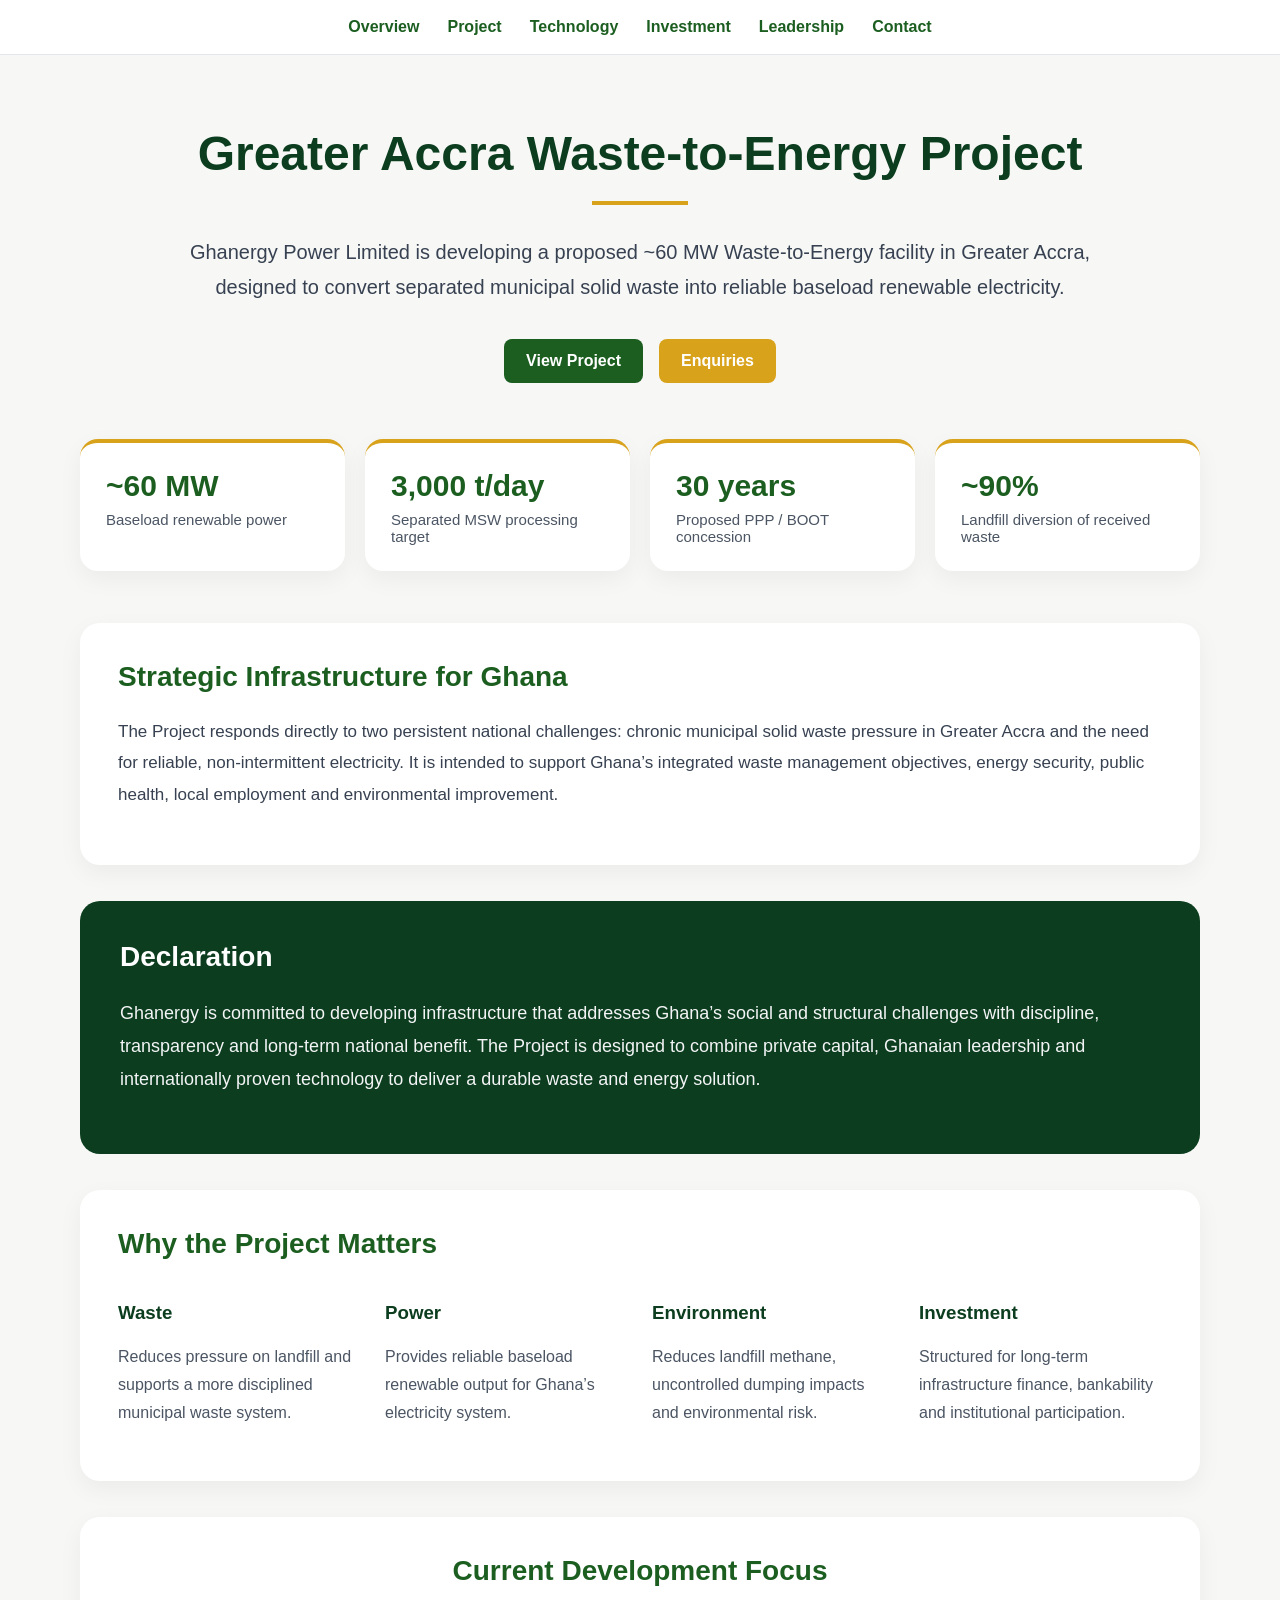
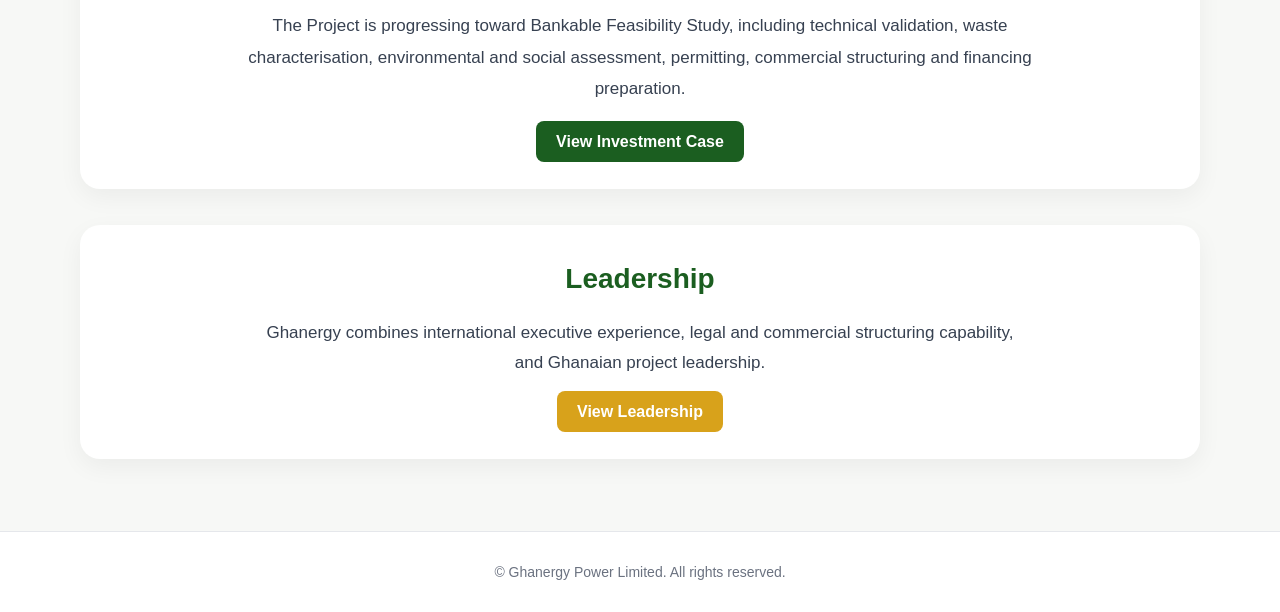
==== index.html @ ab5b2ea9 "Update index.html" ====
<!DOCTYPE html>
<html lang="en">
<head>
  <meta charset="UTF-8" />
  <meta name="viewport" content="width=device-width, initial-scale=1.0" />
  <title>Ghanergy Power Limited</title>
</head>

<body style="margin:0;font-family:Arial, sans-serif;background:#f7f8f6;color:#1f2937;">

  <nav style="display:flex;justify-content:center;gap:28px;padding:18px 20px;border-bottom:1px solid #e5e7eb;background:#ffffff;position:sticky;top:0;z-index:1000;">
    <a href="index.html" style="text-decoration:none;color:#1B5E20;font-weight:600;">Overview</a>
    <a href="project.html" style="text-decoration:none;color:#1B5E20;font-weight:600;">Project</a>
    <a href="technology.html" style="text-decoration:none;color:#1B5E20;font-weight:600;">Technology</a>
    <a href="investment.html" style="text-decoration:none;color:#1B5E20;font-weight:600;">Investment</a>
    <a href="leadership.html" style="text-decoration:none;color:#1B5E20;font-weight:600;">Leadership</a>
    <a href="contact.html" style="text-decoration:none;color:#1B5E20;font-weight:600;">Contact</a>
  </nav>

  <main style="max-width:1120px;margin:0 auto;padding:72px 24px;">

    <section style="text-align:center;margin-bottom:56px;">
      <h1 style="font-size:48px;line-height:1.12;color:#0B3D1E;margin:0 0 20px 0;">
        Greater Accra Waste-to-Energy Project
      </h1>
      <div style="width:96px;height:4px;background:#D8A21B;margin:0 auto 30px auto;"></div>
      <p style="font-size:20px;line-height:1.75;max-width:920px;margin:0 auto;color:#374151;">
        Ghanergy Power Limited is developing a proposed ~60 MW Waste-to-Energy facility in Greater Accra, designed to convert separated municipal solid waste into reliable baseload renewable electricity.
      </p>

      <div style="margin-top:34px;display:flex;justify-content:center;gap:16px;flex-wrap:wrap;">
        <a href="project.html" style="background:#1B5E20;color:#ffffff;padding:13px 22px;border-radius:8px;text-decoration:none;font-weight:700;">
          View Project
        </a>
        <a href="contact.html" style="background:#D8A21B;color:#ffffff;padding:13px 22px;border-radius:8px;text-decoration:none;font-weight:700;">
          Enquiries
        </a>
      </div>
    </section>

    <section style="display:grid;grid-template-columns:repeat(auto-fit,minmax(220px,1fr));gap:20px;margin-bottom:52px;">
      <div style="background:#ffffff;padding:26px;border-radius:18px;border-top:4px solid #D8A21B;box-shadow:0 8px 24px rgba(0,0,0,0.05);">
        <div style="font-size:30px;font-weight:700;color:#1B5E20;">~60 MW</div>
        <div style="margin-top:8px;font-size:15px;color:#4b5563;">Baseload renewable power</div>
      </div>
      <div style="background:#ffffff;padding:26px;border-radius:18px;border-top:4px solid #D8A21B;box-shadow:0 8px 24px rgba(0,0,0,0.05);">
        <div style="font-size:30px;font-weight:700;color:#1B5E20;">3,000 t/day</div>
        <div style="margin-top:8px;font-size:15px;color:#4b5563;">Separated MSW processing target</div>
      </div>
      <div style="background:#ffffff;padding:26px;border-radius:18px;border-top:4px solid #D8A21B;box-shadow:0 8px 24px rgba(0,0,0,0.05);">
        <div style="font-size:30px;font-weight:700;color:#1B5E20;">30 years</div>
        <div style="margin-top:8px;font-size:15px;color:#4b5563;">Proposed PPP / BOOT concession</div>
      </div>
      <div style="background:#ffffff;padding:26px;border-radius:18px;border-top:4px solid #D8A21B;box-shadow:0 8px 24px rgba(0,0,0,0.05);">
        <div style="font-size:30px;font-weight:700;color:#1B5E20;">~90%</div>
        <div style="margin-top:8px;font-size:15px;color:#4b5563;">Landfill diversion of received waste</div>
      </div>
    </section>

    <section style="background:#ffffff;padding:38px;border-radius:20px;margin-bottom:36px;box-shadow:0 8px 24px rgba(0,0,0,0.05);">
      <h2 style="color:#1B5E20;font-size:28px;margin-top:0;">Strategic Infrastructure for Ghana</h2>
      <p style="font-size:17px;line-height:1.85;color:#374151;">
        The Project responds directly to two persistent national challenges: chronic municipal solid waste pressure in Greater Accra and the need for reliable, non-intermittent electricity. It is intended to support Ghana’s integrated waste management objectives, energy security, public health, local employment and environmental improvement.
      </p>
    </section>

    <section style="background:#0B3D1E;color:#ffffff;padding:40px;border-radius:20px;margin-bottom:36px;">
      <h2 style="font-size:28px;margin-top:0;color:#ffffff;">Declaration</h2>
      <p style="font-size:18px;line-height:1.85;color:#f3f4f6;">
        Ghanergy is committed to developing infrastructure that addresses Ghana’s social and structural challenges with discipline, transparency and long-term national benefit. The Project is designed to combine private capital, Ghanaian leadership and internationally proven technology to deliver a durable waste and energy solution.
      </p>
    </section>

    <section style="background:#ffffff;padding:38px;border-radius:20px;margin-bottom:36px;box-shadow:0 8px 24px rgba(0,0,0,0.05);">
      <h2 style="color:#1B5E20;font-size:28px;margin-top:0;">Why the Project Matters</h2>
      <div style="display:grid;grid-template-columns:repeat(auto-fit,minmax(240px,1fr));gap:24px;">
        <div>
          <h3 style="color:#0B3D1E;">Waste</h3>
          <p style="font-size:16px;line-height:1.75;color:#4b5563;">Reduces pressure on landfill and supports a more disciplined municipal waste system.</p>
        </div>
        <div>
          <h3 style="color:#0B3D1E;">Power</h3>
          <p style="font-size:16px;line-height:1.75;color:#4b5563;">Provides reliable baseload renewable output for Ghana’s electricity system.</p>
        </div>
        <div>
          <h3 style="color:#0B3D1E;">Environment</h3>
          <p style="font-size:16px;line-height:1.75;color:#4b5563;">Reduces landfill methane, uncontrolled dumping impacts and environmental risk.</p>
        </div>
        <div>
          <h3 style="color:#0B3D1E;">Investment</h3>
          <p style="font-size:16px;line-height:1.75;color:#4b5563;">Structured for long-term infrastructure finance, bankability and institutional participation.</p>
        </div>
      </div>
    </section>

    <section style="background:#ffffff;padding:38px;border-radius:20px;margin-bottom:36px;box-shadow:0 8px 24px rgba(0,0,0,0.05);text-align:center;">
      <h2 style="color:#1B5E20;font-size:28px;margin-top:0;">Current Development Focus</h2>
      <p style="font-size:17px;line-height:1.85;color:#374151;max-width:850px;margin:0 auto;">
        The Project is progressing toward Bankable Feasibility Study, including technical validation, waste characterisation, environmental and social assessment, permitting, commercial structuring and financing preparation.
      </p>
      <div style="margin-top:28px;">
        <a href="investment.html" style="background:#1B5E20;color:#ffffff;padding:12px 20px;border-radius:8px;text-decoration:none;font-weight:700;">
          View Investment Case
        </a>
      </div>
    </section>

    <section style="background:#ffffff;padding:38px;border-radius:20px;box-shadow:0 8px 24px rgba(0,0,0,0.05);text-align:center;">
      <h2 style="color:#1B5E20;font-size:28px;margin-top:0;">Leadership</h2>
      <p style="font-size:17px;line-height:1.8;color:#374151;max-width:780px;margin:0 auto 24px auto;">
        Ghanergy combines international executive experience, legal and commercial structuring capability, and Ghanaian project leadership.
      </p>
      <a href="leadership.html" style="background:#D8A21B;color:#ffffff;padding:12px 20px;border-radius:8px;text-decoration:none;font-weight:700;">
        View Leadership
      </a>
    </section>

  </main>

  <footer style="padding:32px 24px;text-align:center;background:#ffffff;border-top:1px solid #e5e7eb;color:#6b7280;font-size:14px;">
    © Ghanergy Power Limited. All rights reserved.
  </footer>

</body>
</html>
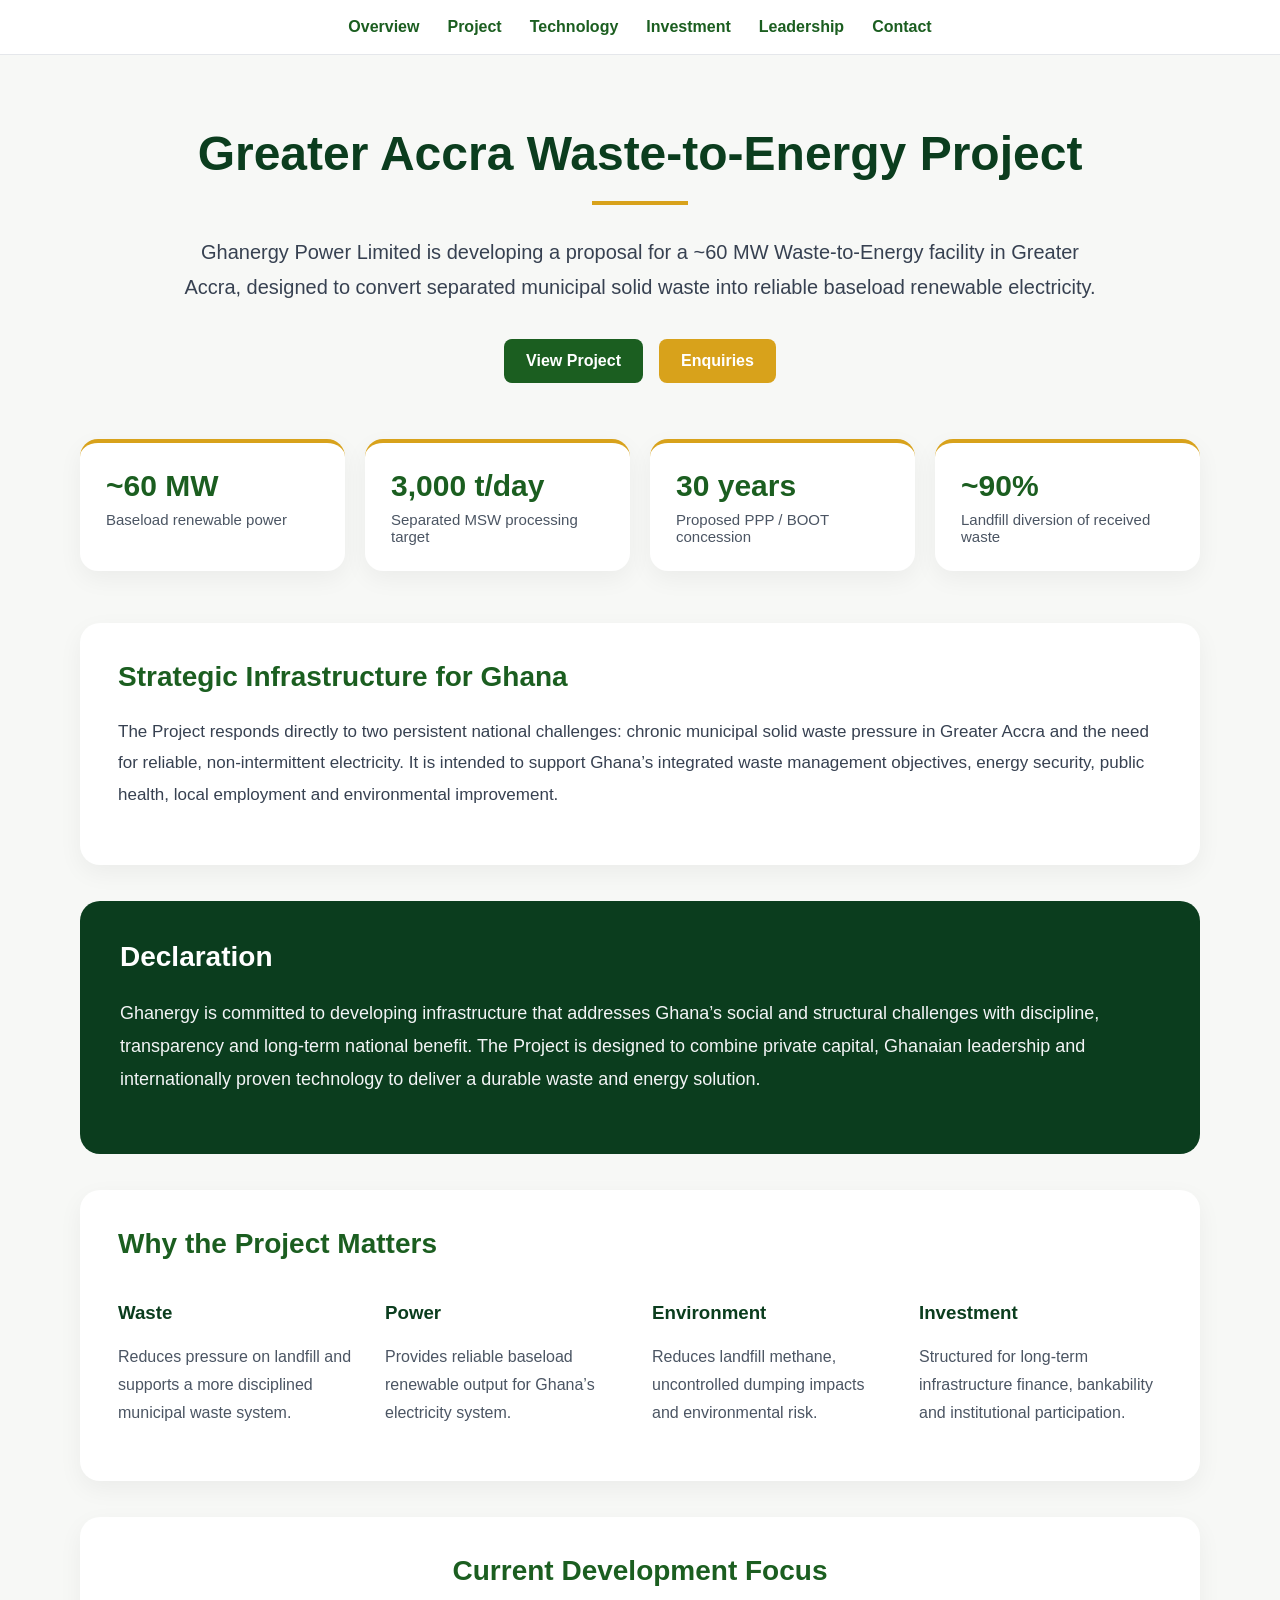
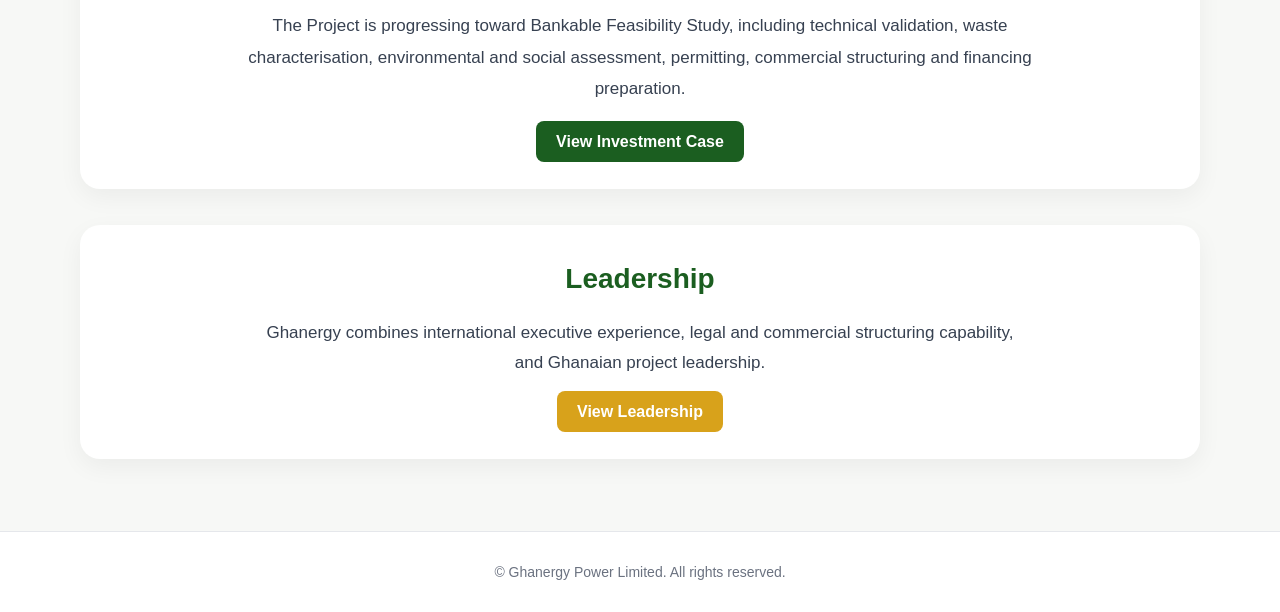
==== commit 5c44b621: "Update index.html" ====
--- a/index.html
+++ b/index.html
@@ -25,7 +25,7 @@
       </h1>
       <div style="width:96px;height:4px;background:#D8A21B;margin:0 auto 30px auto;"></div>
       <p style="font-size:20px;line-height:1.75;max-width:920px;margin:0 auto;color:#374151;">
-        Ghanergy Power Limited is developing a proposed ~60 MW Waste-to-Energy facility in Greater Accra, designed to convert separated municipal solid waste into reliable baseload renewable electricity.
+        Ghanergy Power Limited is developing a proposal for a ~60 MW Waste-to-Energy facility in Greater Accra, designed to convert separated municipal solid waste into reliable baseload renewable electricity.
       </p>
 
       <div style="margin-top:34px;display:flex;justify-content:center;gap:16px;flex-wrap:wrap;">
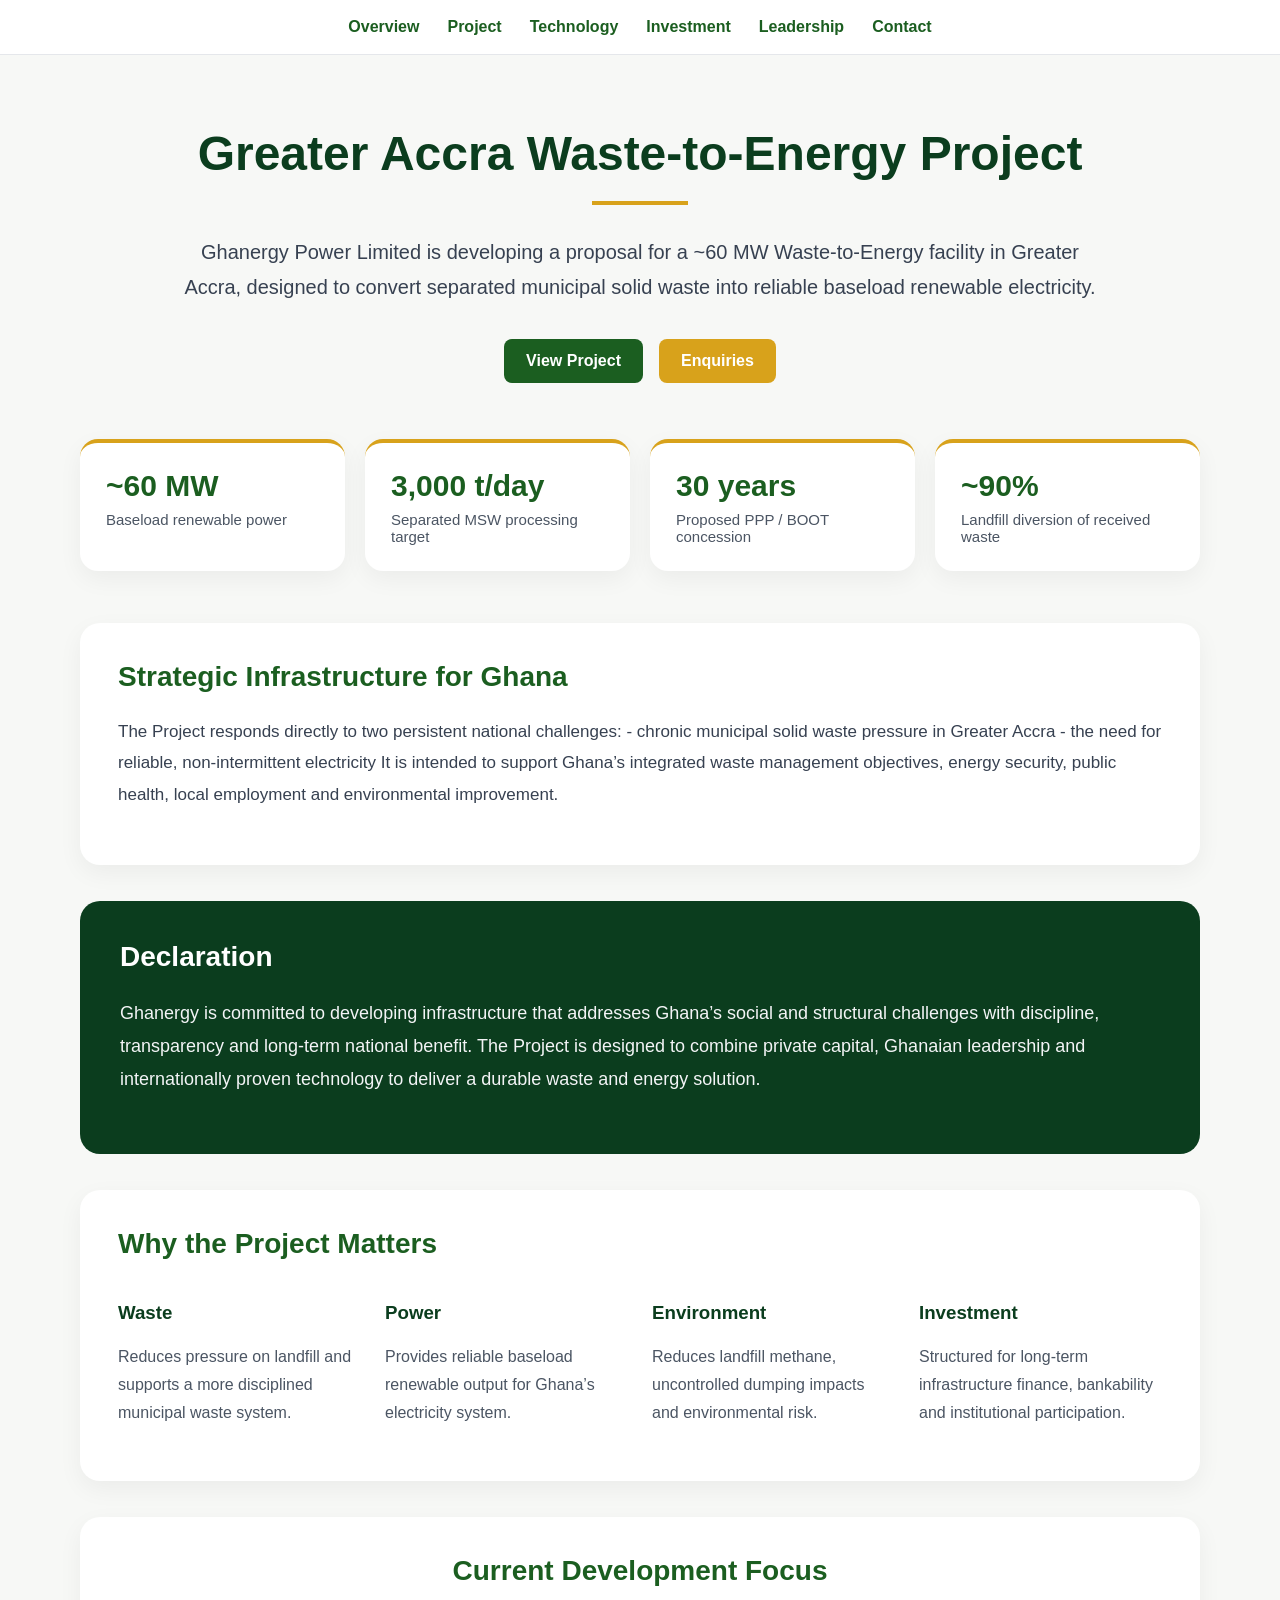
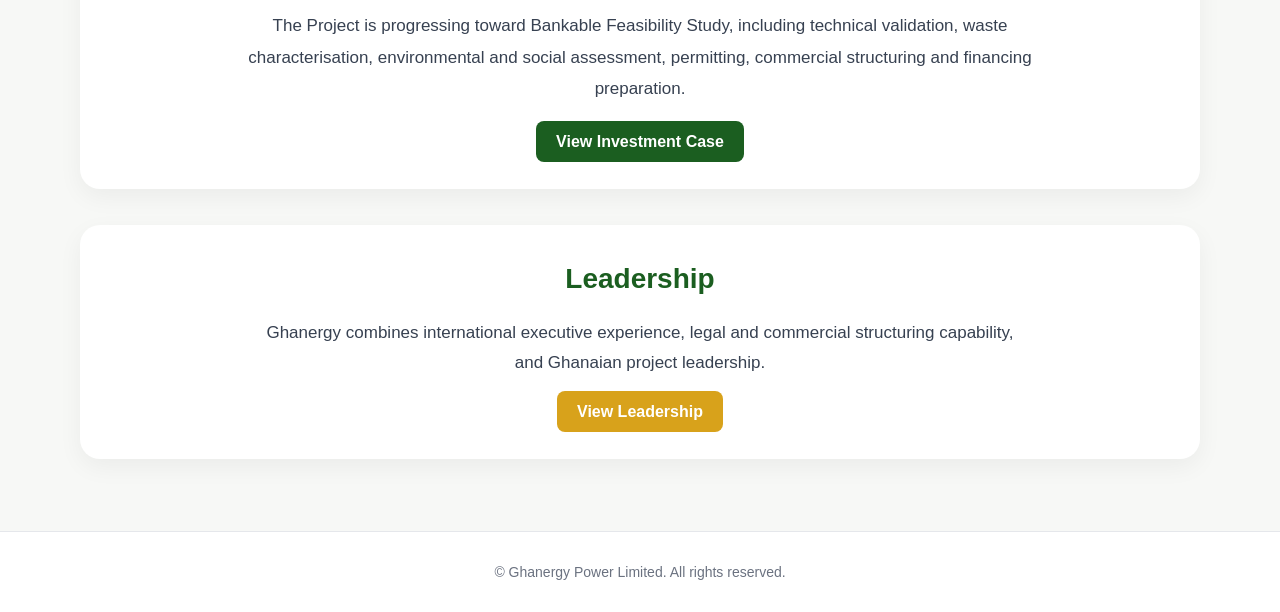
==== commit 22c0798e: "Update index.html" ====
--- a/index.html
+++ b/index.html
@@ -60,7 +60,10 @@
     <section style="background:#ffffff;padding:38px;border-radius:20px;margin-bottom:36px;box-shadow:0 8px 24px rgba(0,0,0,0.05);">
       <h2 style="color:#1B5E20;font-size:28px;margin-top:0;">Strategic Infrastructure for Ghana</h2>
       <p style="font-size:17px;line-height:1.85;color:#374151;">
-        The Project responds directly to two persistent national challenges: chronic municipal solid waste pressure in Greater Accra and the need for reliable, non-intermittent electricity. It is intended to support Ghana’s integrated waste management objectives, energy security, public health, local employment and environmental improvement.
+        The Project responds directly to two persistent national challenges: 
+        - chronic municipal solid waste pressure in Greater Accra
+        - the need for reliable, non-intermittent electricity
+        It is intended to support Ghana’s integrated waste management objectives, energy security, public health, local employment and environmental improvement.
       </p>
     </section>
 
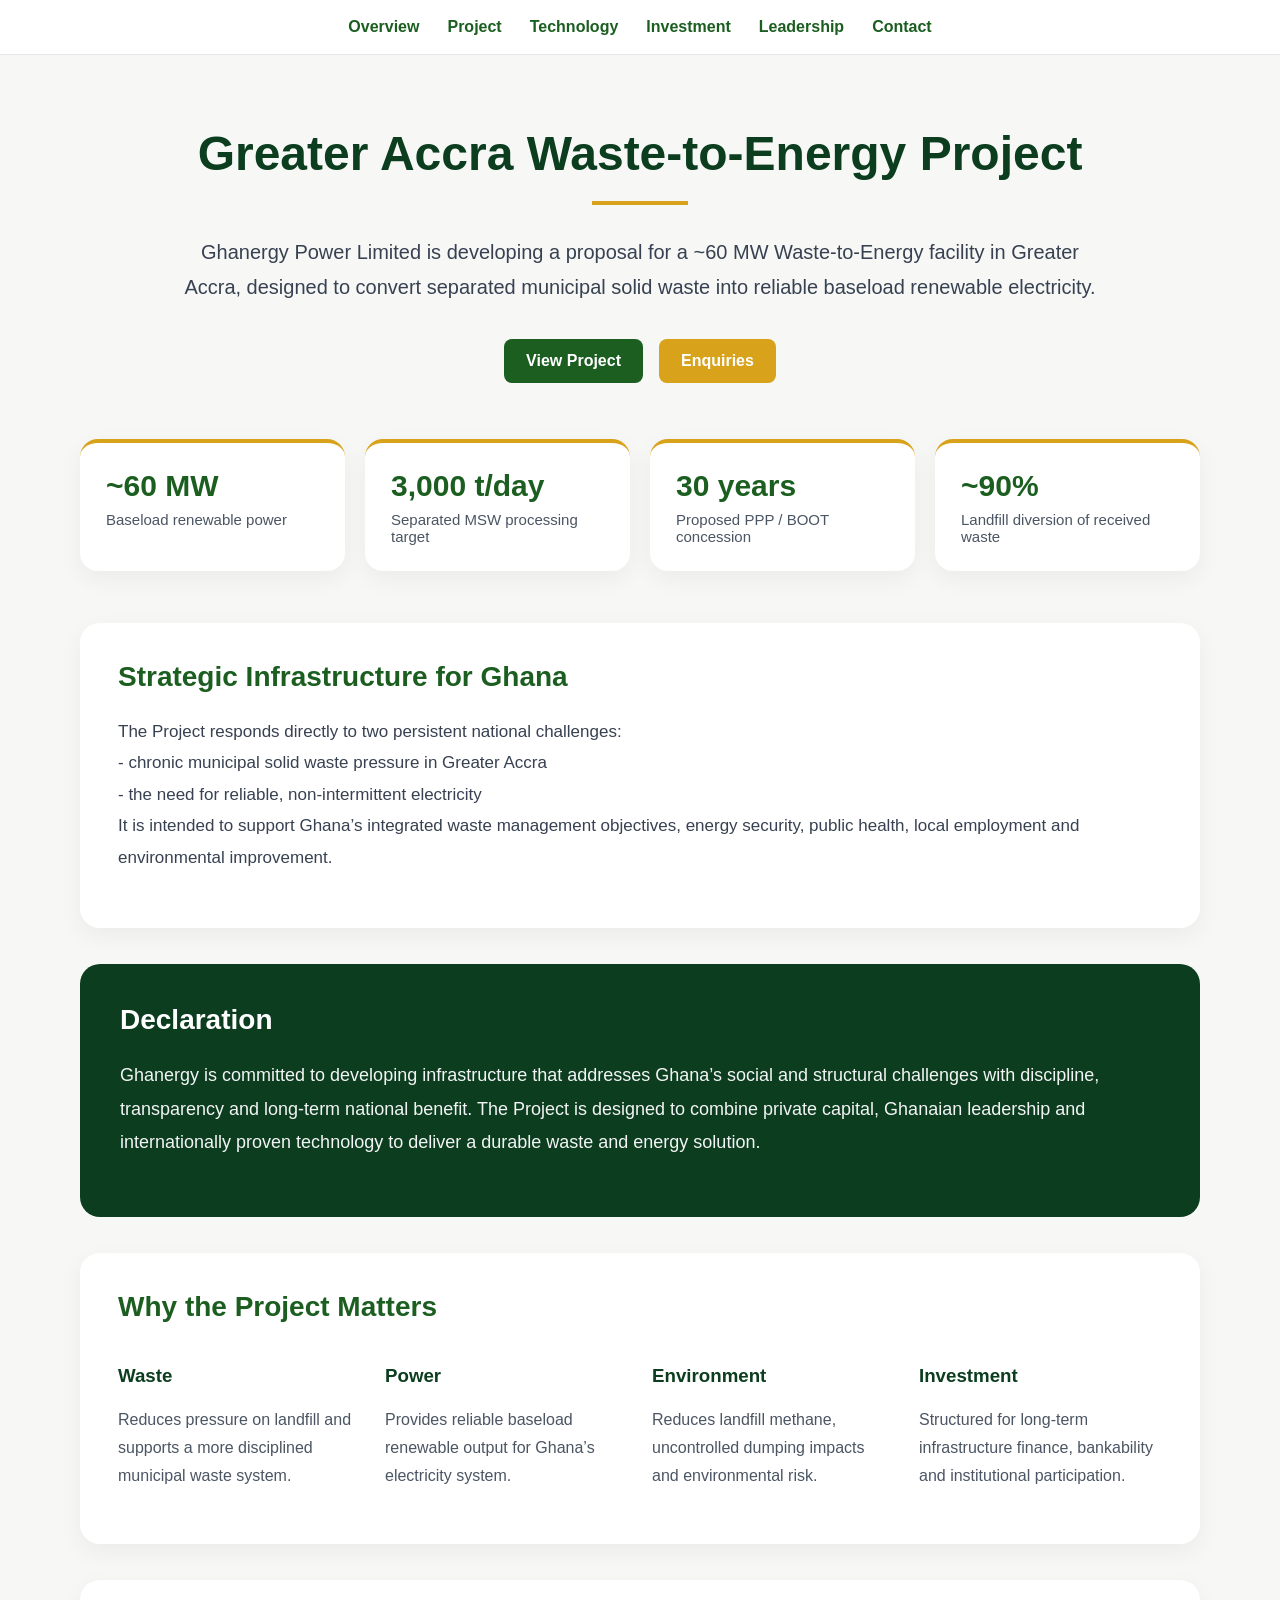
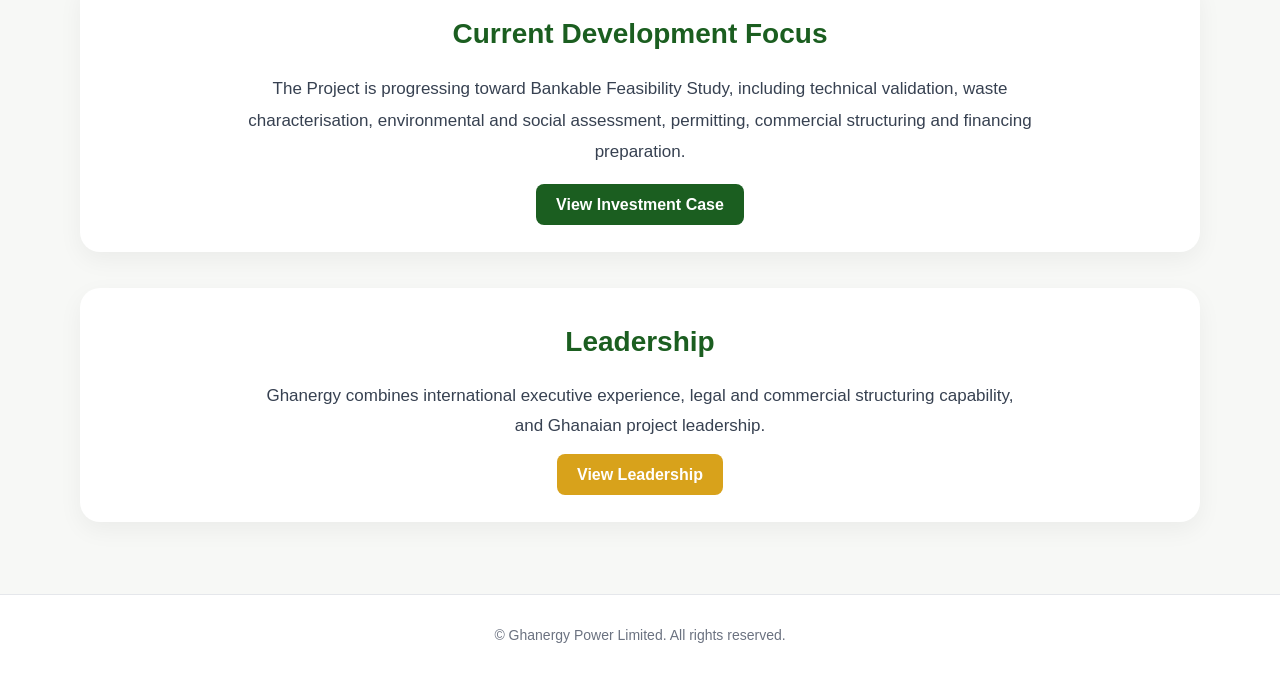
==== commit ee680566: "Update index.html" ====
--- a/index.html
+++ b/index.html
@@ -60,9 +60,9 @@
     <section style="background:#ffffff;padding:38px;border-radius:20px;margin-bottom:36px;box-shadow:0 8px 24px rgba(0,0,0,0.05);">
       <h2 style="color:#1B5E20;font-size:28px;margin-top:0;">Strategic Infrastructure for Ghana</h2>
       <p style="font-size:17px;line-height:1.85;color:#374151;">
-        The Project responds directly to two persistent national challenges: 
-        - chronic municipal solid waste pressure in Greater Accra
-        - the need for reliable, non-intermittent electricity
+        The Project responds directly to two persistent national challenges: <br>
+        - chronic municipal solid waste pressure in Greater Accra <br>
+        - the need for reliable, non-intermittent electricity <br>
         It is intended to support Ghana’s integrated waste management objectives, energy security, public health, local employment and environmental improvement.
       </p>
     </section>
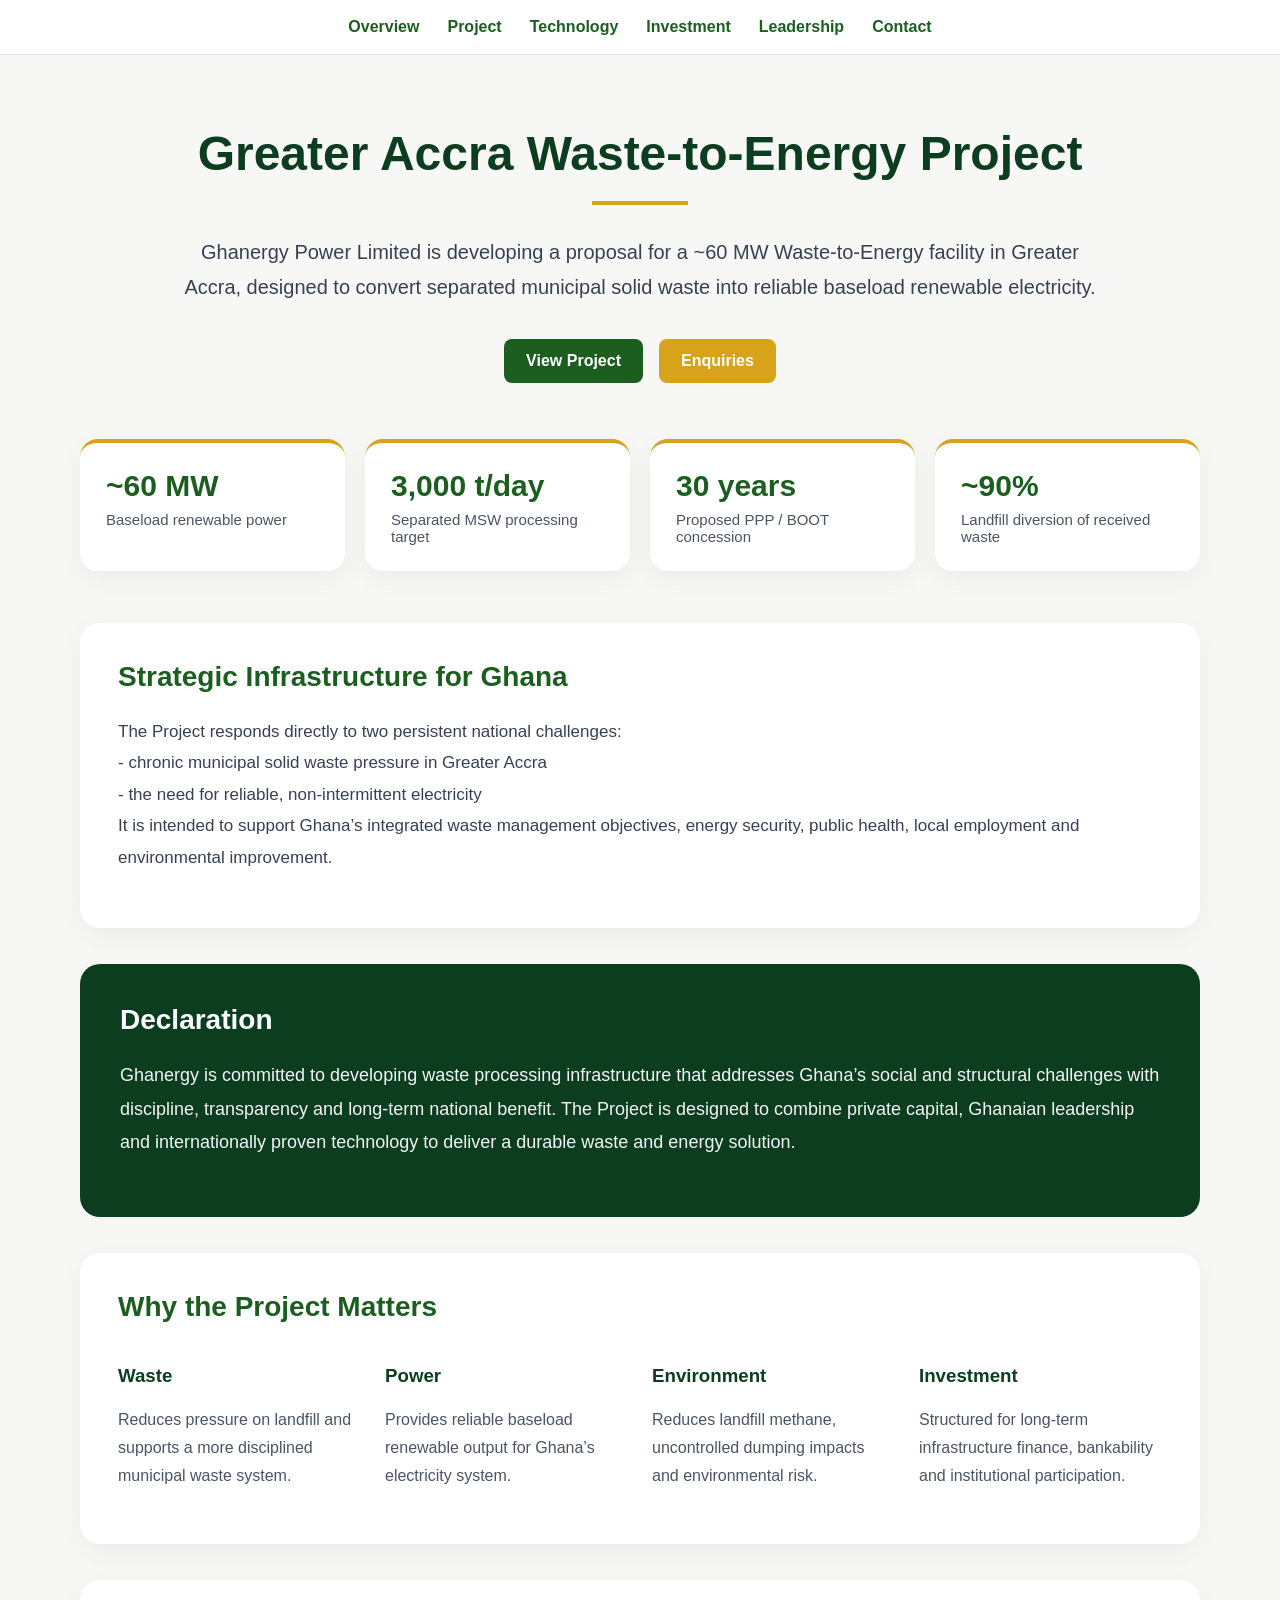
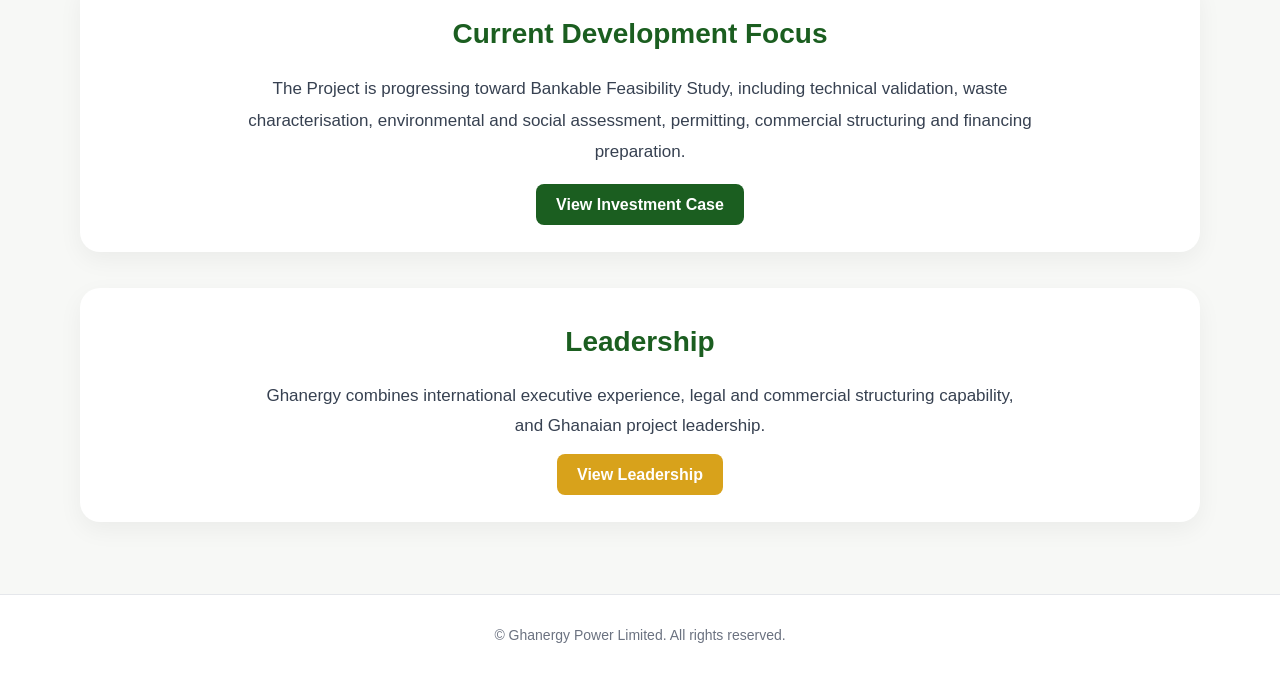
==== commit 9fa348cf: "Update index.html" ====
--- a/index.html
+++ b/index.html
@@ -70,7 +70,7 @@
     <section style="background:#0B3D1E;color:#ffffff;padding:40px;border-radius:20px;margin-bottom:36px;">
       <h2 style="font-size:28px;margin-top:0;color:#ffffff;">Declaration</h2>
       <p style="font-size:18px;line-height:1.85;color:#f3f4f6;">
-        Ghanergy is committed to developing infrastructure that addresses Ghana’s social and structural challenges with discipline, transparency and long-term national benefit. The Project is designed to combine private capital, Ghanaian leadership and internationally proven technology to deliver a durable waste and energy solution.
+        Ghanergy is committed to developing waste processing infrastructure that addresses Ghana’s social and structural challenges with discipline, transparency and long-term national benefit. The Project is designed to combine private capital, Ghanaian leadership and internationally proven technology to deliver a durable waste and energy solution.
       </p>
     </section>
 
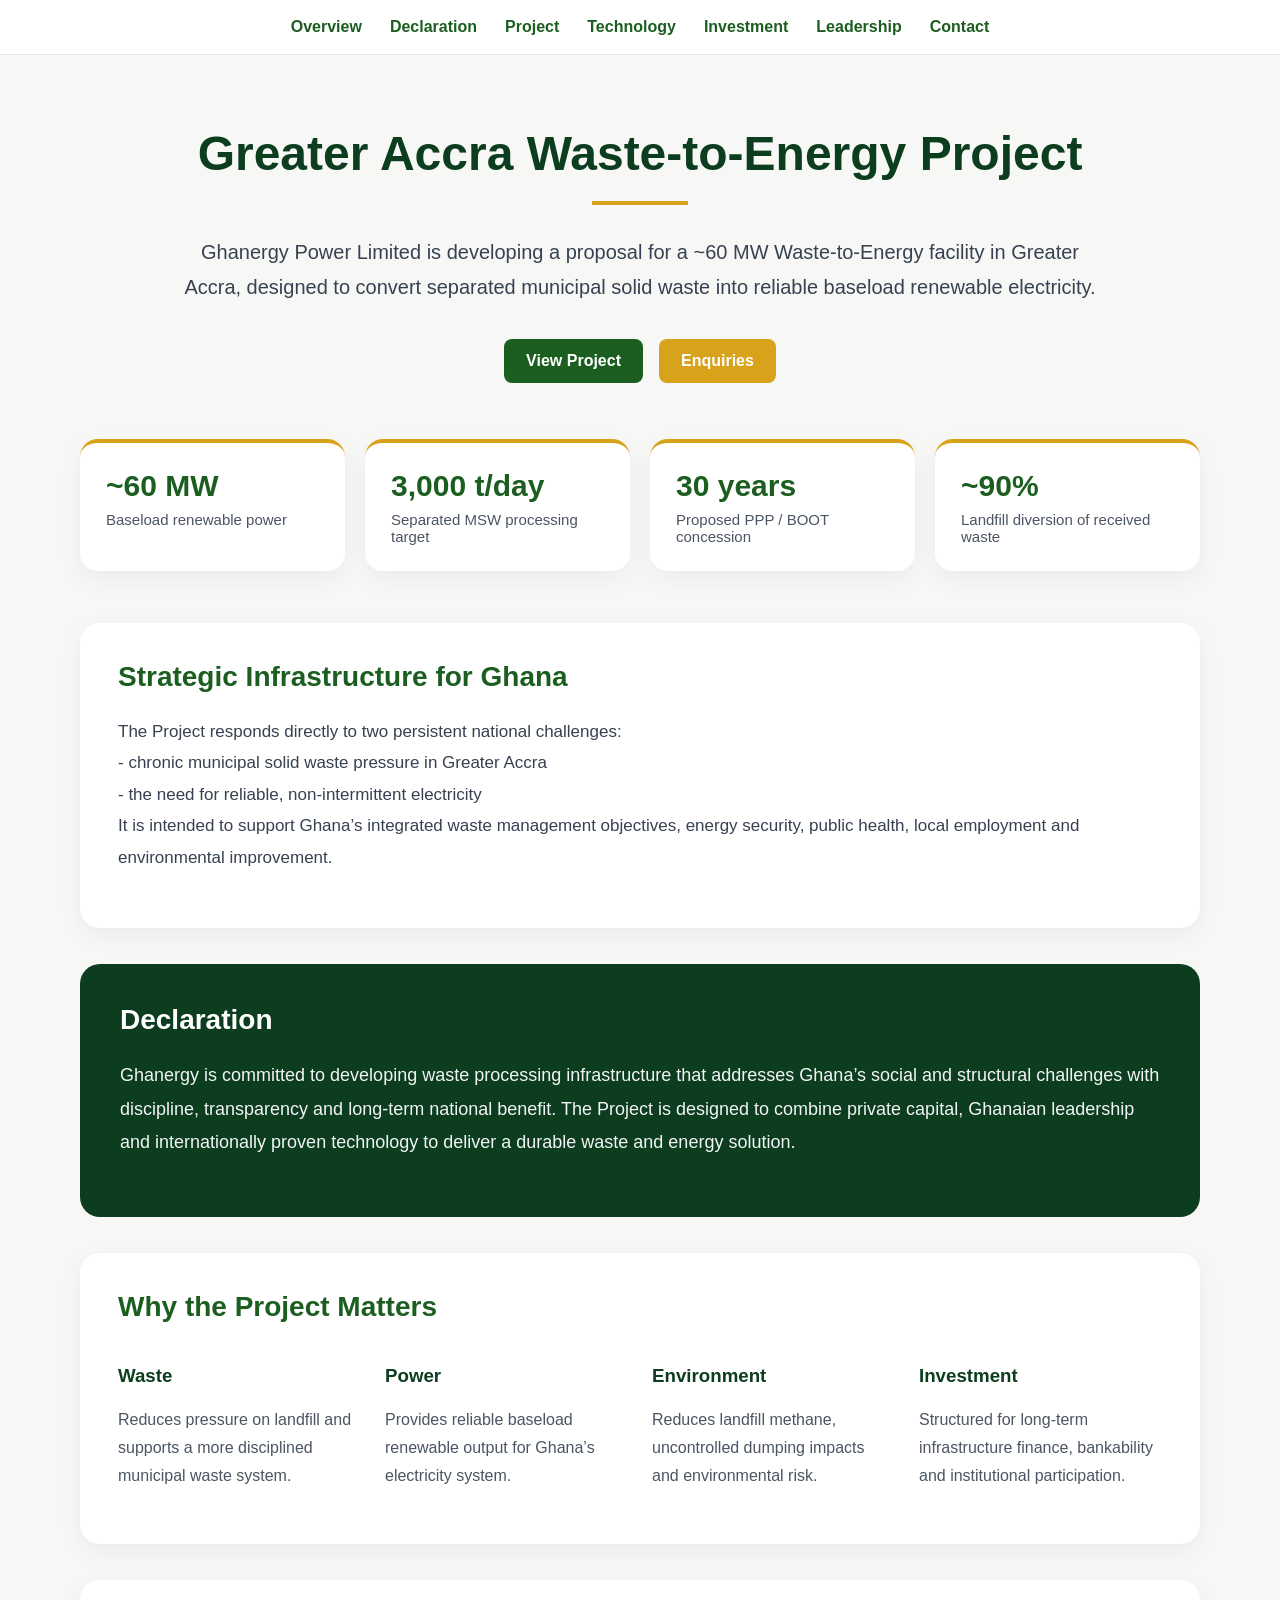
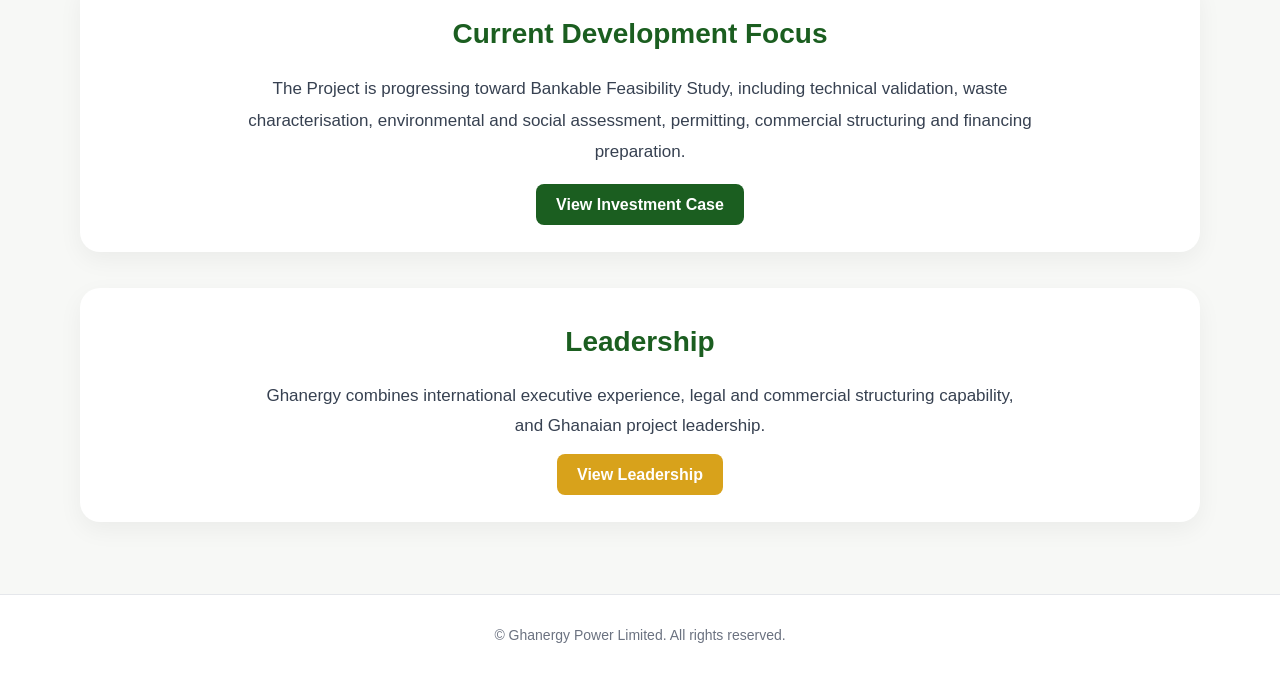
==== commit a9c54884: "Update index.html" ====
--- a/index.html
+++ b/index.html
@@ -10,6 +10,7 @@
 
   <nav style="display:flex;justify-content:center;gap:28px;padding:18px 20px;border-bottom:1px solid #e5e7eb;background:#ffffff;position:sticky;top:0;z-index:1000;">
     <a href="index.html" style="text-decoration:none;color:#1B5E20;font-weight:600;">Overview</a>
+    <a href="declaration.html" style="text-decoration:none;color:#1B5E20;font-weight:600;">Declaration</a>
     <a href="project.html" style="text-decoration:none;color:#1B5E20;font-weight:600;">Project</a>
     <a href="technology.html" style="text-decoration:none;color:#1B5E20;font-weight:600;">Technology</a>
     <a href="investment.html" style="text-decoration:none;color:#1B5E20;font-weight:600;">Investment</a>
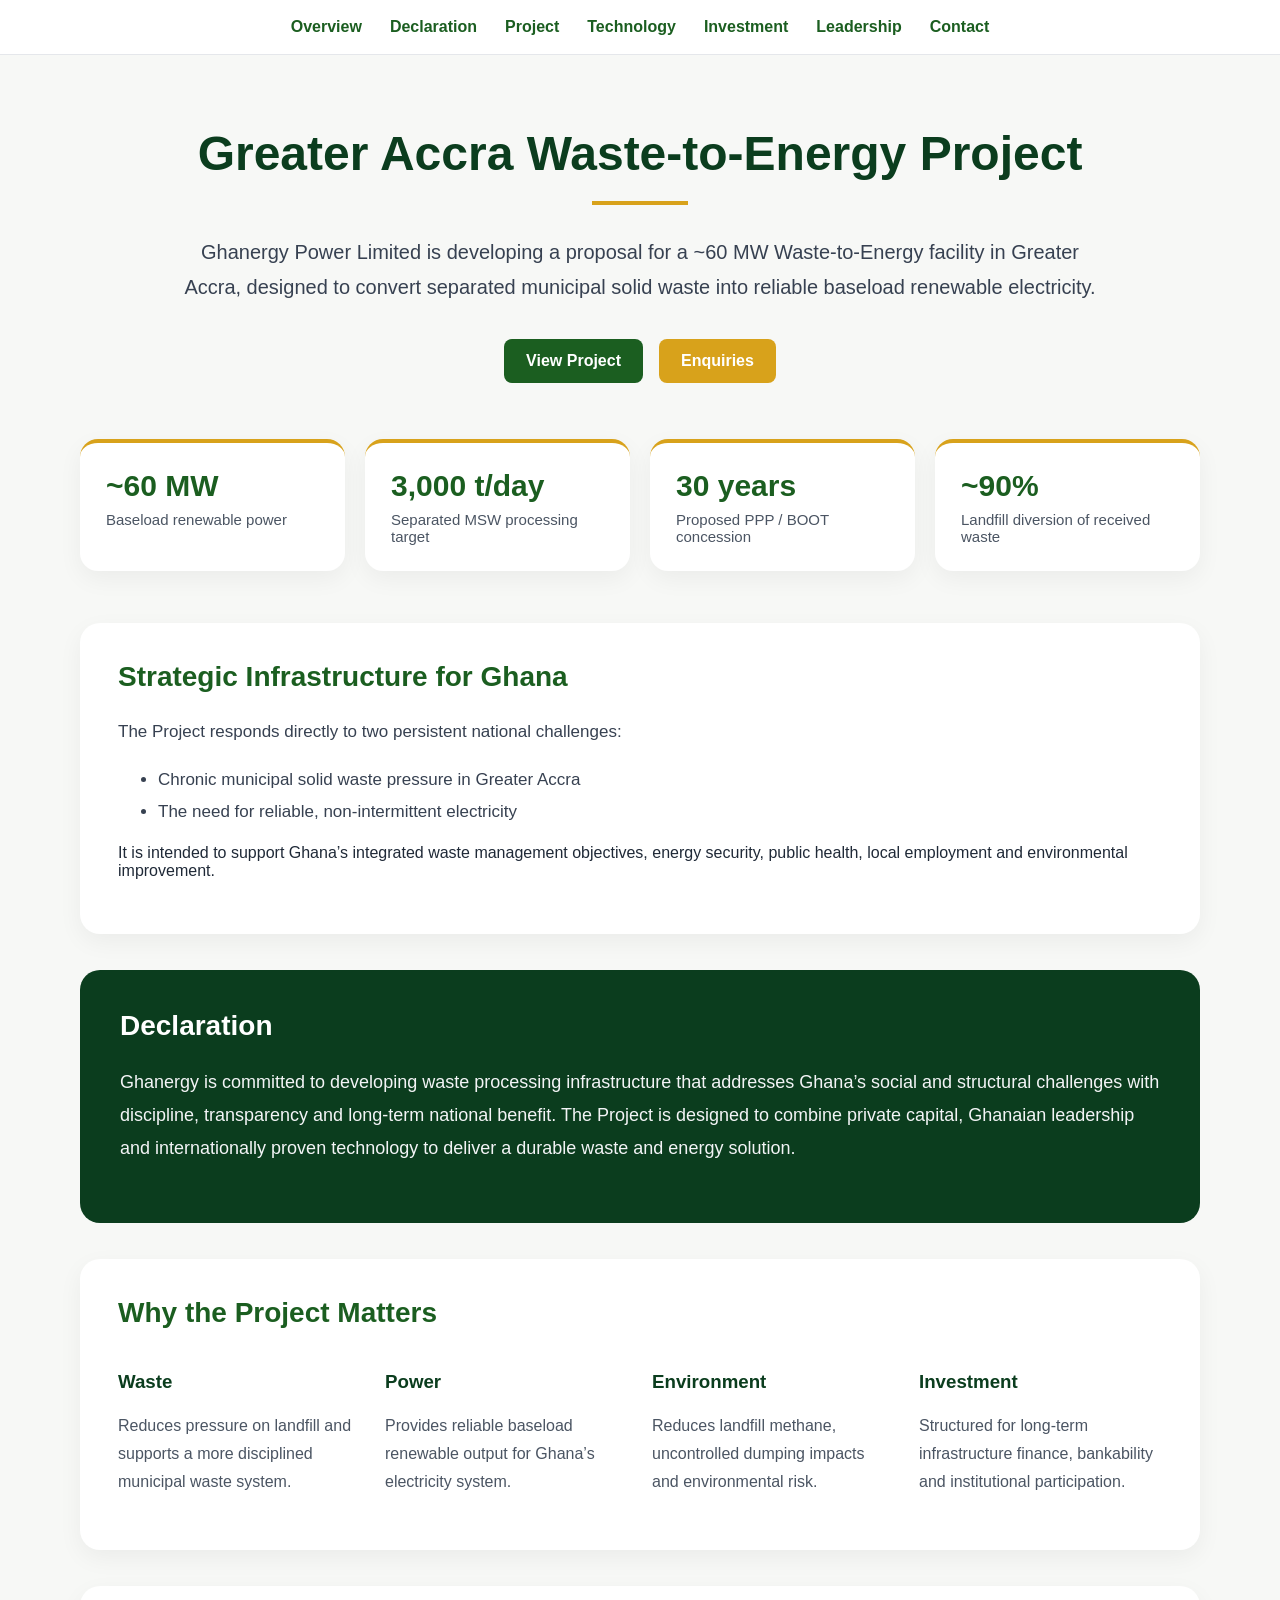
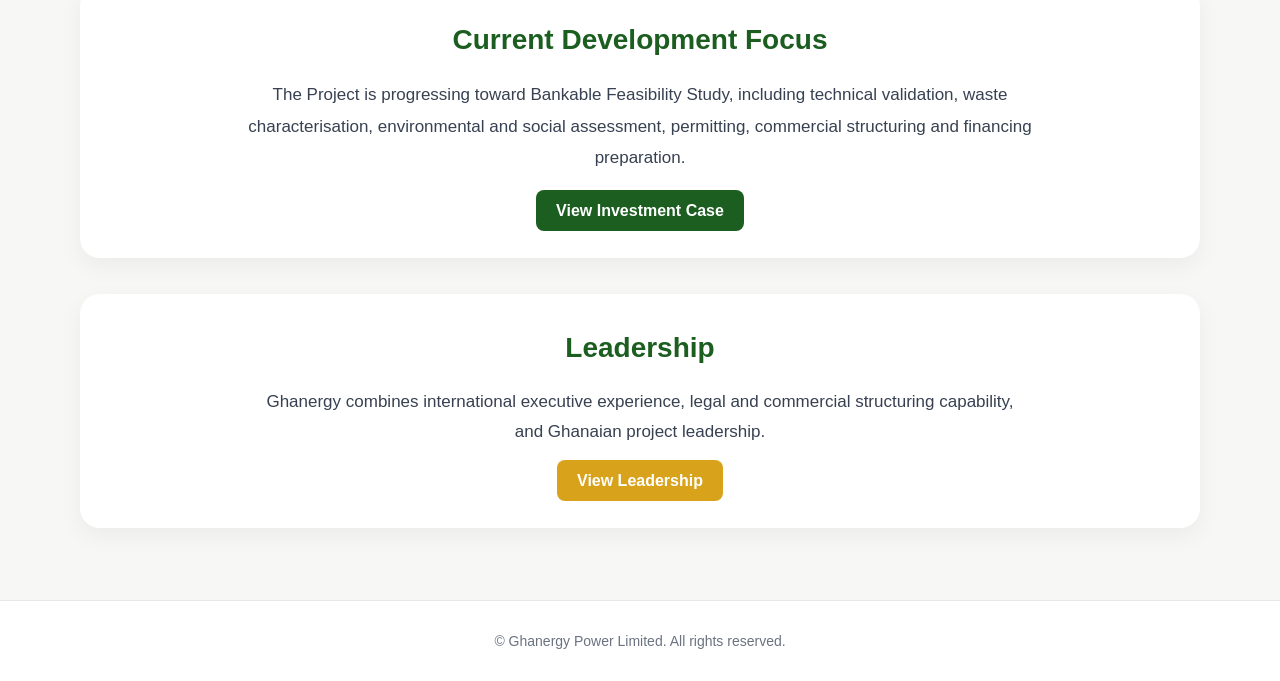
==== commit 2df8e2ec: "Update index.html" ====
--- a/index.html
+++ b/index.html
@@ -62,8 +62,10 @@
       <h2 style="color:#1B5E20;font-size:28px;margin-top:0;">Strategic Infrastructure for Ghana</h2>
       <p style="font-size:17px;line-height:1.85;color:#374151;">
         The Project responds directly to two persistent national challenges: <br>
-        - chronic municipal solid waste pressure in Greater Accra <br>
-        - the need for reliable, non-intermittent electricity <br>
+        <ul style="font-size:17px;line-height:1.85;color:#374151;margin-top:10px;">
+        <li>Chronic municipal solid waste pressure in Greater Accra</li>
+        <li>The need for reliable, non-intermittent electricity</li>
+        </ul> 
         It is intended to support Ghana’s integrated waste management objectives, energy security, public health, local employment and environmental improvement.
       </p>
     </section>
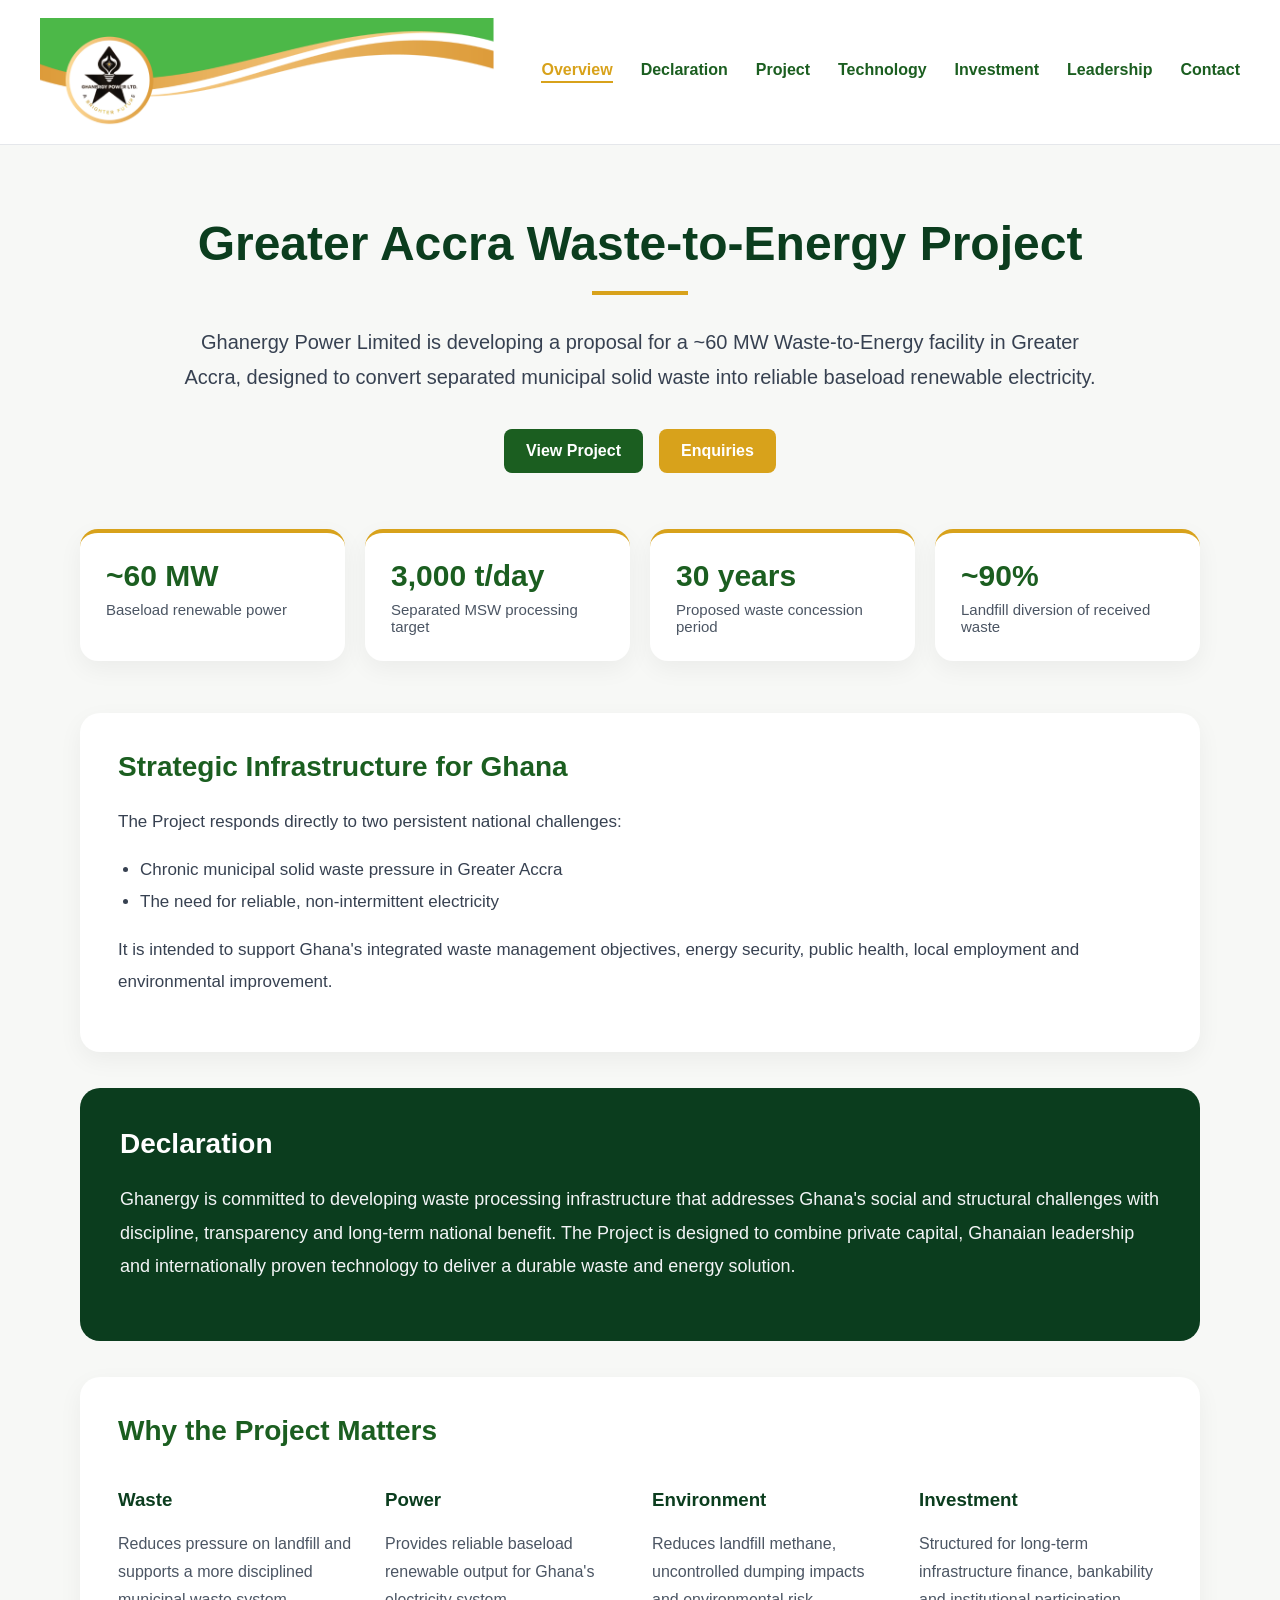
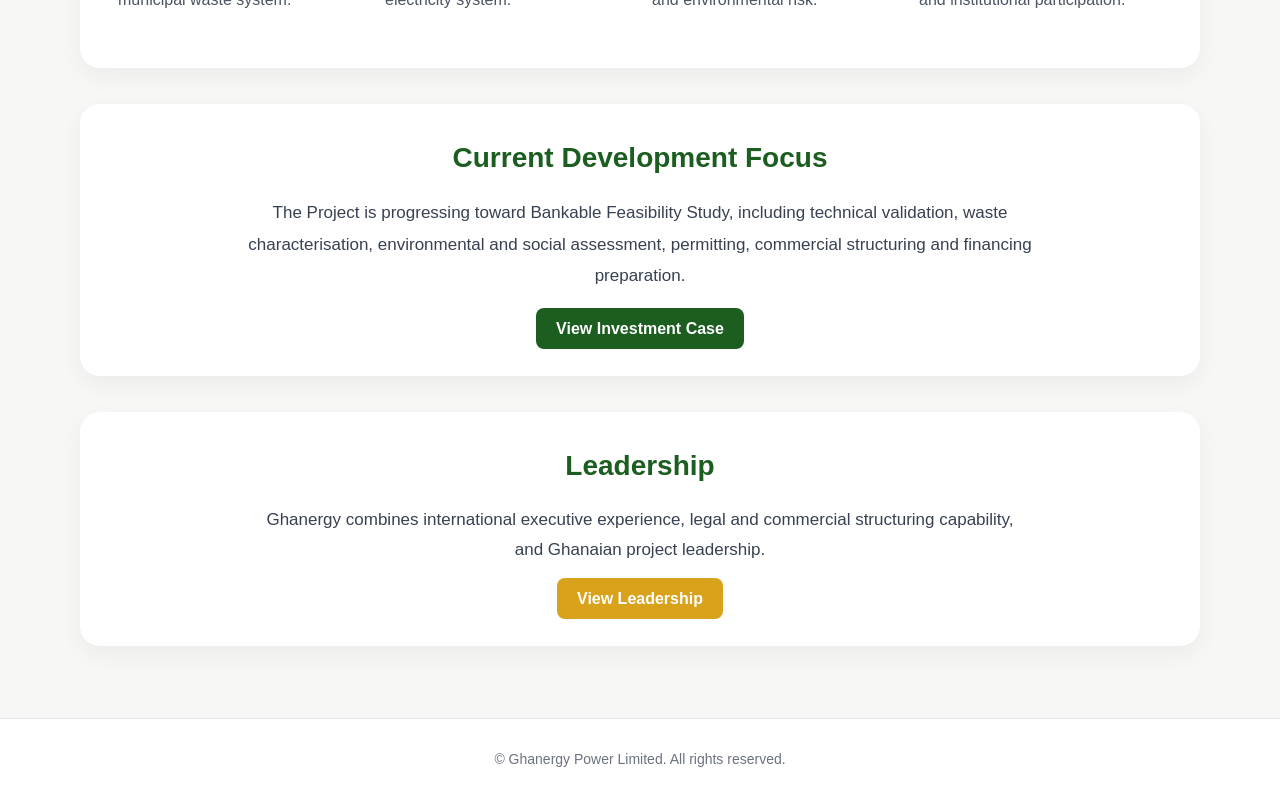
==== commit ffbb639d: "Full site update - access gates, leadership, content changes" ====
--- a/index.html
+++ b/index.html
@@ -5,21 +5,22 @@
   <meta name="viewport" content="width=device-width, initial-scale=1.0" />
   <title>Ghanergy Power Limited</title>
 </head>
-
 <body style="margin:0;font-family:Arial, sans-serif;background:#f7f8f6;color:#1f2937;">
-
-  <nav style="display:flex;justify-content:center;gap:28px;padding:18px 20px;border-bottom:1px solid #e5e7eb;background:#ffffff;position:sticky;top:0;z-index:1000;">
-    <a href="index.html" style="text-decoration:none;color:#1B5E20;font-weight:600;">Overview</a>
-    <a href="declaration.html" style="text-decoration:none;color:#1B5E20;font-weight:600;">Declaration</a>
-    <a href="project.html" style="text-decoration:none;color:#1B5E20;font-weight:600;">Project</a>
-    <a href="technology.html" style="text-decoration:none;color:#1B5E20;font-weight:600;">Technology</a>
-    <a href="investment.html" style="text-decoration:none;color:#1B5E20;font-weight:600;">Investment</a>
-    <a href="leadership.html" style="text-decoration:none;color:#1B5E20;font-weight:600;">Leadership</a>
-    <a href="contact.html" style="text-decoration:none;color:#1B5E20;font-weight:600;">Contact</a>
+  <nav style="display:flex;align-items:center;justify-content:space-between;padding:18px 40px;border-bottom:1px solid #e5e7eb;background:#ffffff;position:sticky;top:0;z-index:1000;">
+    <a href="index.html" style="display:flex;align-items:center;text-decoration:none;">
+      <img src="assets/Ghanergy-letterhead-logo.png" alt="Ghanergy" style="height:108px;width:auto;" />
+    </a>
+    <div style="display:flex;gap:28px;flex-wrap:wrap;justify-content:center;">
+      <a href="index.html" style="text-decoration:none;color:#D8A21B;font-weight:700;border-bottom:2px solid #D8A21B;padding-bottom:2px;">Overview</a>
+      <a href="declaration.html" style="text-decoration:none;color:#1B5E20;font-weight:600;">Declaration</a>
+      <a href="project.html" style="text-decoration:none;color:#1B5E20;font-weight:600;">Project</a>
+      <a href="technology.html" style="text-decoration:none;color:#1B5E20;font-weight:600;">Technology</a>
+      <a href="investment.html" style="text-decoration:none;color:#1B5E20;font-weight:600;">Investment</a>
+      <a href="leadership.html" style="text-decoration:none;color:#1B5E20;font-weight:600;">Leadership</a>
+      <a href="contact.html" style="text-decoration:none;color:#1B5E20;font-weight:600;">Contact</a>
+    </div>
   </nav>
-
   <main style="max-width:1120px;margin:0 auto;padding:72px 24px;">
-
     <section style="text-align:center;margin-bottom:56px;">
       <h1 style="font-size:48px;line-height:1.12;color:#0B3D1E;margin:0 0 20px 0;">
         Greater Accra Waste-to-Energy Project
@@ -28,7 +29,6 @@
       <p style="font-size:20px;line-height:1.75;max-width:920px;margin:0 auto;color:#374151;">
         Ghanergy Power Limited is developing a proposal for a ~60 MW Waste-to-Energy facility in Greater Accra, designed to convert separated municipal solid waste into reliable baseload renewable electricity.
       </p>
-
       <div style="margin-top:34px;display:flex;justify-content:center;gap:16px;flex-wrap:wrap;">
         <a href="project.html" style="background:#1B5E20;color:#ffffff;padding:13px 22px;border-radius:8px;text-decoration:none;font-weight:700;">
           View Project
@@ -38,7 +38,6 @@
         </a>
       </div>
     </section>
-
     <section style="display:grid;grid-template-columns:repeat(auto-fit,minmax(220px,1fr));gap:20px;margin-bottom:52px;">
       <div style="background:#ffffff;padding:26px;border-radius:18px;border-top:4px solid #D8A21B;box-shadow:0 8px 24px rgba(0,0,0,0.05);">
         <div style="font-size:30px;font-weight:700;color:#1B5E20;">~60 MW</div>
@@ -50,33 +49,32 @@
       </div>
       <div style="background:#ffffff;padding:26px;border-radius:18px;border-top:4px solid #D8A21B;box-shadow:0 8px 24px rgba(0,0,0,0.05);">
         <div style="font-size:30px;font-weight:700;color:#1B5E20;">30 years</div>
-        <div style="margin-top:8px;font-size:15px;color:#4b5563;">Proposed PPP / BOOT concession</div>
+        <div style="margin-top:8px;font-size:15px;color:#4b5563;">Proposed waste concession period</div>
       </div>
       <div style="background:#ffffff;padding:26px;border-radius:18px;border-top:4px solid #D8A21B;box-shadow:0 8px 24px rgba(0,0,0,0.05);">
         <div style="font-size:30px;font-weight:700;color:#1B5E20;">~90%</div>
         <div style="margin-top:8px;font-size:15px;color:#4b5563;">Landfill diversion of received waste</div>
       </div>
     </section>
-
     <section style="background:#ffffff;padding:38px;border-radius:20px;margin-bottom:36px;box-shadow:0 8px 24px rgba(0,0,0,0.05);">
       <h2 style="color:#1B5E20;font-size:28px;margin-top:0;">Strategic Infrastructure for Ghana</h2>
       <p style="font-size:17px;line-height:1.85;color:#374151;">
-        The Project responds directly to two persistent national challenges: <br>
-        <ul style="font-size:17px;line-height:1.85;color:#374151;margin-top:10px;">
+        The Project responds directly to two persistent national challenges:
+      </p>
+      <ul style="font-size:17px;line-height:1.85;color:#374151;margin-top:10px;padding-left:22px;">
         <li>Chronic municipal solid waste pressure in Greater Accra</li>
         <li>The need for reliable, non-intermittent electricity</li>
-        </ul> 
-        It is intended to support Ghana’s integrated waste management objectives, energy security, public health, local employment and environmental improvement.
+      </ul>
+      <p style="font-size:17px;line-height:1.85;color:#374151;">
+        It is intended to support Ghana's integrated waste management objectives, energy security, public health, local employment and environmental improvement.
       </p>
     </section>
-
     <section style="background:#0B3D1E;color:#ffffff;padding:40px;border-radius:20px;margin-bottom:36px;">
       <h2 style="font-size:28px;margin-top:0;color:#ffffff;">Declaration</h2>
       <p style="font-size:18px;line-height:1.85;color:#f3f4f6;">
-        Ghanergy is committed to developing waste processing infrastructure that addresses Ghana’s social and structural challenges with discipline, transparency and long-term national benefit. The Project is designed to combine private capital, Ghanaian leadership and internationally proven technology to deliver a durable waste and energy solution.
+        Ghanergy is committed to developing waste processing infrastructure that addresses Ghana's social and structural challenges with discipline, transparency and long-term national benefit. The Project is designed to combine private capital, Ghanaian leadership and internationally proven technology to deliver a durable waste and energy solution.
       </p>
     </section>
-
     <section style="background:#ffffff;padding:38px;border-radius:20px;margin-bottom:36px;box-shadow:0 8px 24px rgba(0,0,0,0.05);">
       <h2 style="color:#1B5E20;font-size:28px;margin-top:0;">Why the Project Matters</h2>
       <div style="display:grid;grid-template-columns:repeat(auto-fit,minmax(240px,1fr));gap:24px;">
@@ -86,7 +84,7 @@
         </div>
         <div>
           <h3 style="color:#0B3D1E;">Power</h3>
-          <p style="font-size:16px;line-height:1.75;color:#4b5563;">Provides reliable baseload renewable output for Ghana’s electricity system.</p>
+          <p style="font-size:16px;line-height:1.75;color:#4b5563;">Provides reliable baseload renewable output for Ghana's electricity system.</p>
         </div>
         <div>
           <h3 style="color:#0B3D1E;">Environment</h3>
@@ -98,7 +96,6 @@
         </div>
       </div>
     </section>
-
     <section style="background:#ffffff;padding:38px;border-radius:20px;margin-bottom:36px;box-shadow:0 8px 24px rgba(0,0,0,0.05);text-align:center;">
       <h2 style="color:#1B5E20;font-size:28px;margin-top:0;">Current Development Focus</h2>
       <p style="font-size:17px;line-height:1.85;color:#374151;max-width:850px;margin:0 auto;">
@@ -110,7 +107,6 @@
         </a>
       </div>
     </section>
-
     <section style="background:#ffffff;padding:38px;border-radius:20px;box-shadow:0 8px 24px rgba(0,0,0,0.05);text-align:center;">
       <h2 style="color:#1B5E20;font-size:28px;margin-top:0;">Leadership</h2>
       <p style="font-size:17px;line-height:1.8;color:#374151;max-width:780px;margin:0 auto 24px auto;">
@@ -120,12 +116,9 @@
         View Leadership
       </a>
     </section>
-
   </main>
-
   <footer style="padding:32px 24px;text-align:center;background:#ffffff;border-top:1px solid #e5e7eb;color:#6b7280;font-size:14px;">
-    © Ghanergy Power Limited. All rights reserved.
+    &copy; Ghanergy Power Limited. All rights reserved.
   </footer>
-
 </body>
 </html>
